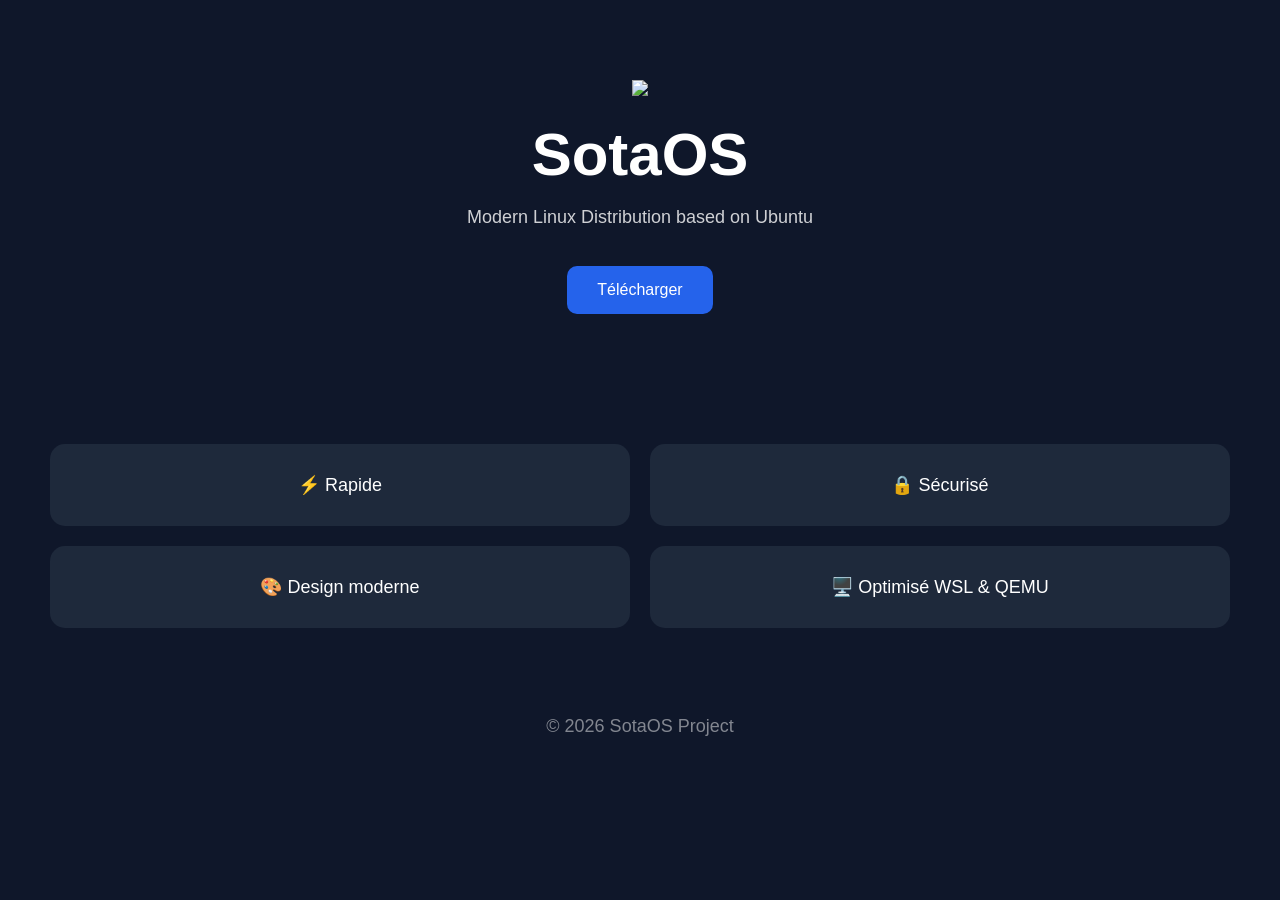
==== docs/index.html @ 8016bcd0 "Clean SotaOS repo (OS structure only)" ====
<!DOCTYPE html>
<html lang="fr">
<head>
<meta charset="UTF-8">
<meta name="viewport" content="width=device-width, initial-scale=1.0">
<title>SotaOS</title>
<link rel="stylesheet" href="style.css">
</head>

<body>

<header>
    <img src="https://i.postimg.cc/028bVgWh/1-(1).png" class="logo">
    <h1>SotaOS</h1>
    <p>Modern Linux Distribution based on Ubuntu</p>

    <a class="btn" href="https://github.com/rayan147777/SotaOS">
        Télécharger
    </a>
</header>

<section class="features">
    <div class="card">⚡ Rapide</div>
    <div class="card">🔒 Sécurisé</div>
    <div class="card">🎨 Design moderne</div>
    <div class="card">🖥️ Optimisé WSL & QEMU</div>
</section>

<footer>
    <p>© 2026 SotaOS Project</p>
</footer>

</body>
</html>
---- docs/style.css ----
body {
    margin: 0;
    font-family: Arial, sans-serif;
    background: #0f172a;
    color: white;
    text-align: center;
}

header {
    padding: 80px 20px;
}

.logo {
    width: 150px;
    margin-bottom: 20px;
}

h1 {
    font-size: 60px;
    margin: 0;
}

p {
    font-size: 18px;
    opacity: 0.8;
}

.btn {
    display: inline-block;
    margin-top: 20px;
    padding: 15px 30px;
    background: #2563eb;
    color: white;
    text-decoration: none;
    border-radius: 10px;
    transition: 0.3s;
}

.btn:hover {
    background: #1d4ed8;
}

.features {
    display: grid;
    grid-template-columns: repeat(2, 1fr);
    gap: 20px;
    padding: 50px;
}

.card {
    background: #1e293b;
    padding: 30px;
    border-radius: 15px;
    font-size: 18px;
}

footer {
    padding: 20px;
    opacity: 0.6;
}
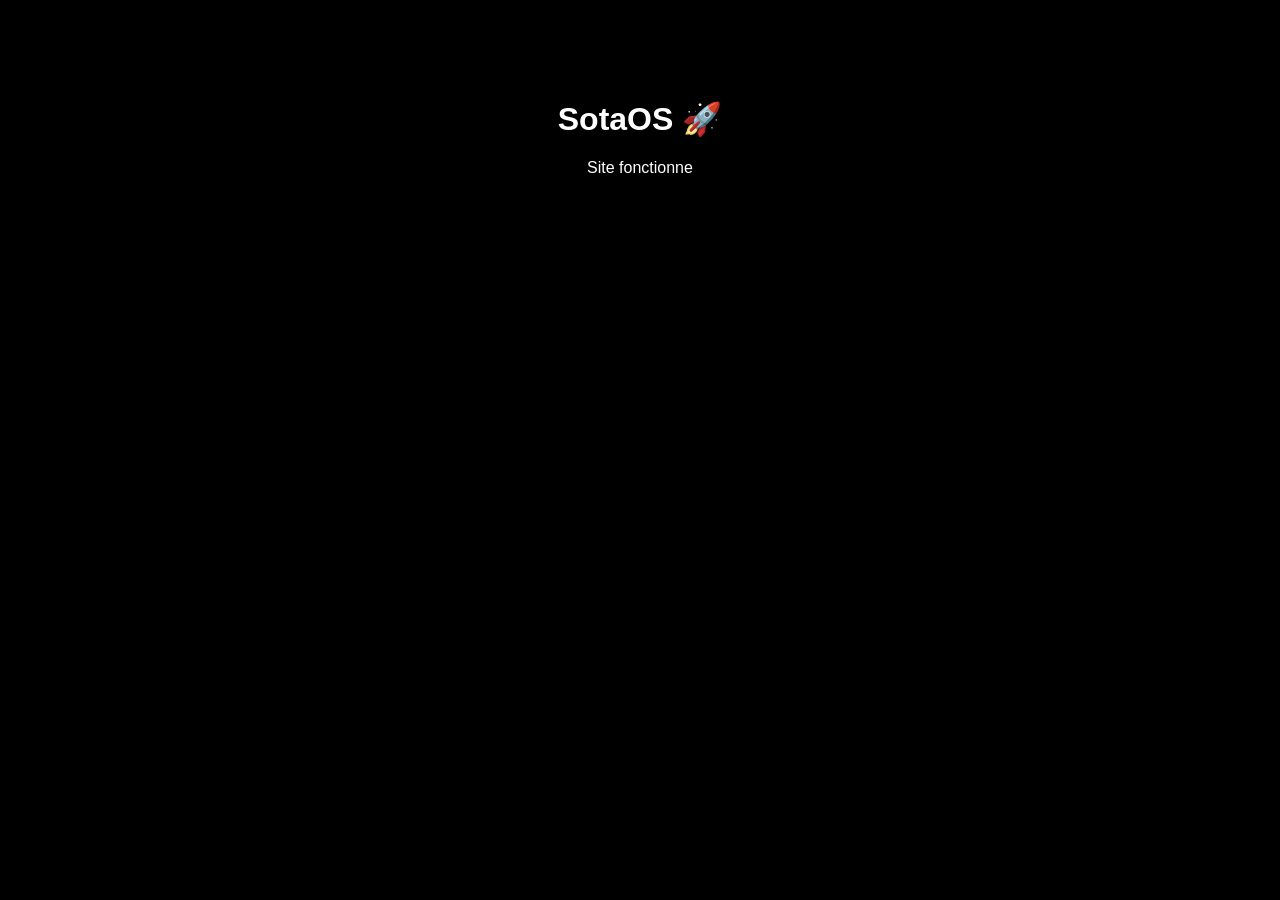
==== commit 339c52a7: "Fix SotaOS website display" ====
--- a/docs/index.html
+++ b/docs/index.html
@@ -1,34 +1,19 @@
 <!DOCTYPE html>
-<html lang="fr">
+<html>
 <head>
-<meta charset="UTF-8">
-<meta name="viewport" content="width=device-width, initial-scale=1.0">
-<title>SotaOS</title>
-<link rel="stylesheet" href="style.css">
+  <title>SotaOS</title>
+  <style>
+    body {
+      background: black;
+      color: white;
+      font-family: Arial;
+      text-align: center;
+      margin-top: 100px;
+    }
+  </style>
 </head>
-
 <body>
-
-<header>
-    <img src="https://i.postimg.cc/028bVgWh/1-(1).png" class="logo">
-    <h1>SotaOS</h1>
-    <p>Modern Linux Distribution based on Ubuntu</p>
-
-    <a class="btn" href="https://github.com/rayan147777/SotaOS">
-        Télécharger
-    </a>
-</header>
-
-<section class="features">
-    <div class="card">⚡ Rapide</div>
-    <div class="card">🔒 Sécurisé</div>
-    <div class="card">🎨 Design moderne</div>
-    <div class="card">🖥️ Optimisé WSL & QEMU</div>
-</section>
-
-<footer>
-    <p>© 2026 SotaOS Project</p>
-</footer>
-
+  <h1>SotaOS 🚀</h1>
+  <p>Site fonctionne</p>
 </body>
 </html>
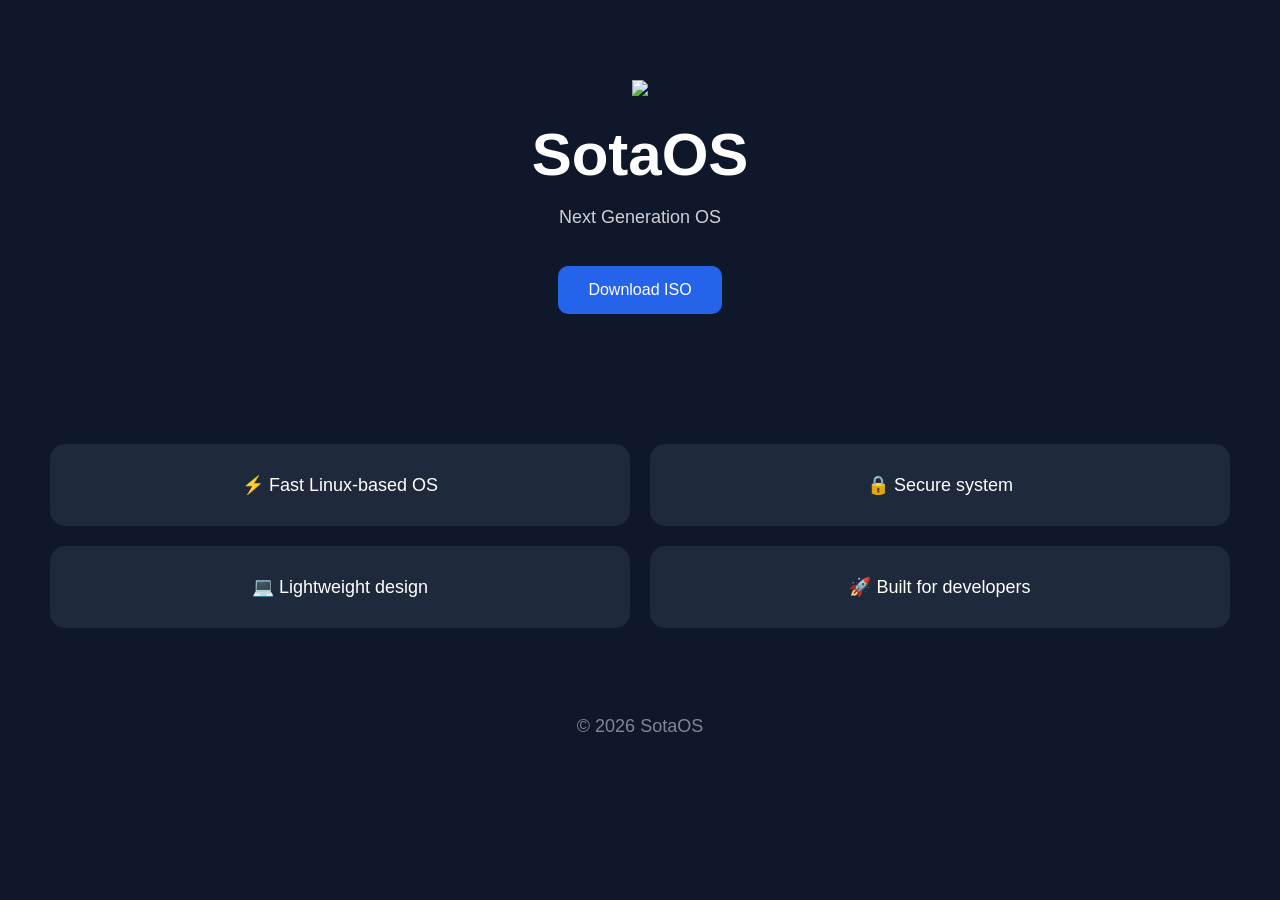
==== commit 7d6ec517: "Fix SotaOS HTML structure" ====
--- a/docs/index.html
+++ b/docs/index.html
@@ -1,19 +1,31 @@
 <!DOCTYPE html>
 <html>
 <head>
+  <meta charset="UTF-8">
   <title>SotaOS</title>
-  <style>
-    body {
-      background: black;
-      color: white;
-      font-family: Arial;
-      text-align: center;
-      margin-top: 100px;
-    }
-  </style>
+  <link rel="stylesheet" href="style.css">
 </head>
+
 <body>
-  <h1>SotaOS 🚀</h1>
-  <p>Site fonctionne</p>
+
+  <header class="header">
+    <img src="https://i.postimg.cc/028bVgWh/1-(1).png" class="logo">
+    <h1>SotaOS</h1>
+    <p>Next Generation OS</p>
+
+    <a class="btn" href="#">Download ISO</a>
+  </header>
+
+  <section class="features">
+    <div class="card">⚡ Fast Linux-based OS</div>
+    <div class="card">🔒 Secure system</div>
+    <div class="card">💻 Lightweight design</div>
+    <div class="card">🚀 Built for developers</div>
+  </section>
+
+  <footer>
+    <p>© 2026 SotaOS</p>
+  </footer>
+
 </body>
 </html>
--- a/docs/style.css
+++ b/docs/style.css
@@ -0,0 +1,64 @@
+body {
+  margin: 0;
+  font-family: Arial, sans-serif;
+  background: #0f172a;
+  color: white;
+  text-align: center;
+}
+
+/* HEADER */
+header {
+  padding: 80px 20px;
+}
+
+.logo {
+  width: 150px;
+  margin-bottom: 20px;
+}
+
+h1 {
+  font-size: 60px;
+  margin: 0;
+}
+
+p {
+  font-size: 18px;
+  opacity: 0.8;
+}
+
+/* BUTTON */
+.btn {
+  display: inline-block;
+  margin-top: 20px;
+  padding: 15px 30px;
+  background: #2563eb;
+  color: white;
+  text-decoration: none;
+  border-radius: 10px;
+  transition: 0.3s;
+}
+
+.btn:hover {
+  background: #1d4ed8;
+}
+
+/* FEATURES */
+.features {
+  display: grid;
+  grid-template-columns: repeat(2, 1fr);
+  gap: 20px;
+  padding: 50px;
+}
+
+.card {
+  background: #1e293b;
+  padding: 30px;
+  border-radius: 15px;
+  font-size: 18px;
+}
+
+/* FOOTER */
+footer {
+  padding: 20px;
+  opacity: 0.6;
+}
